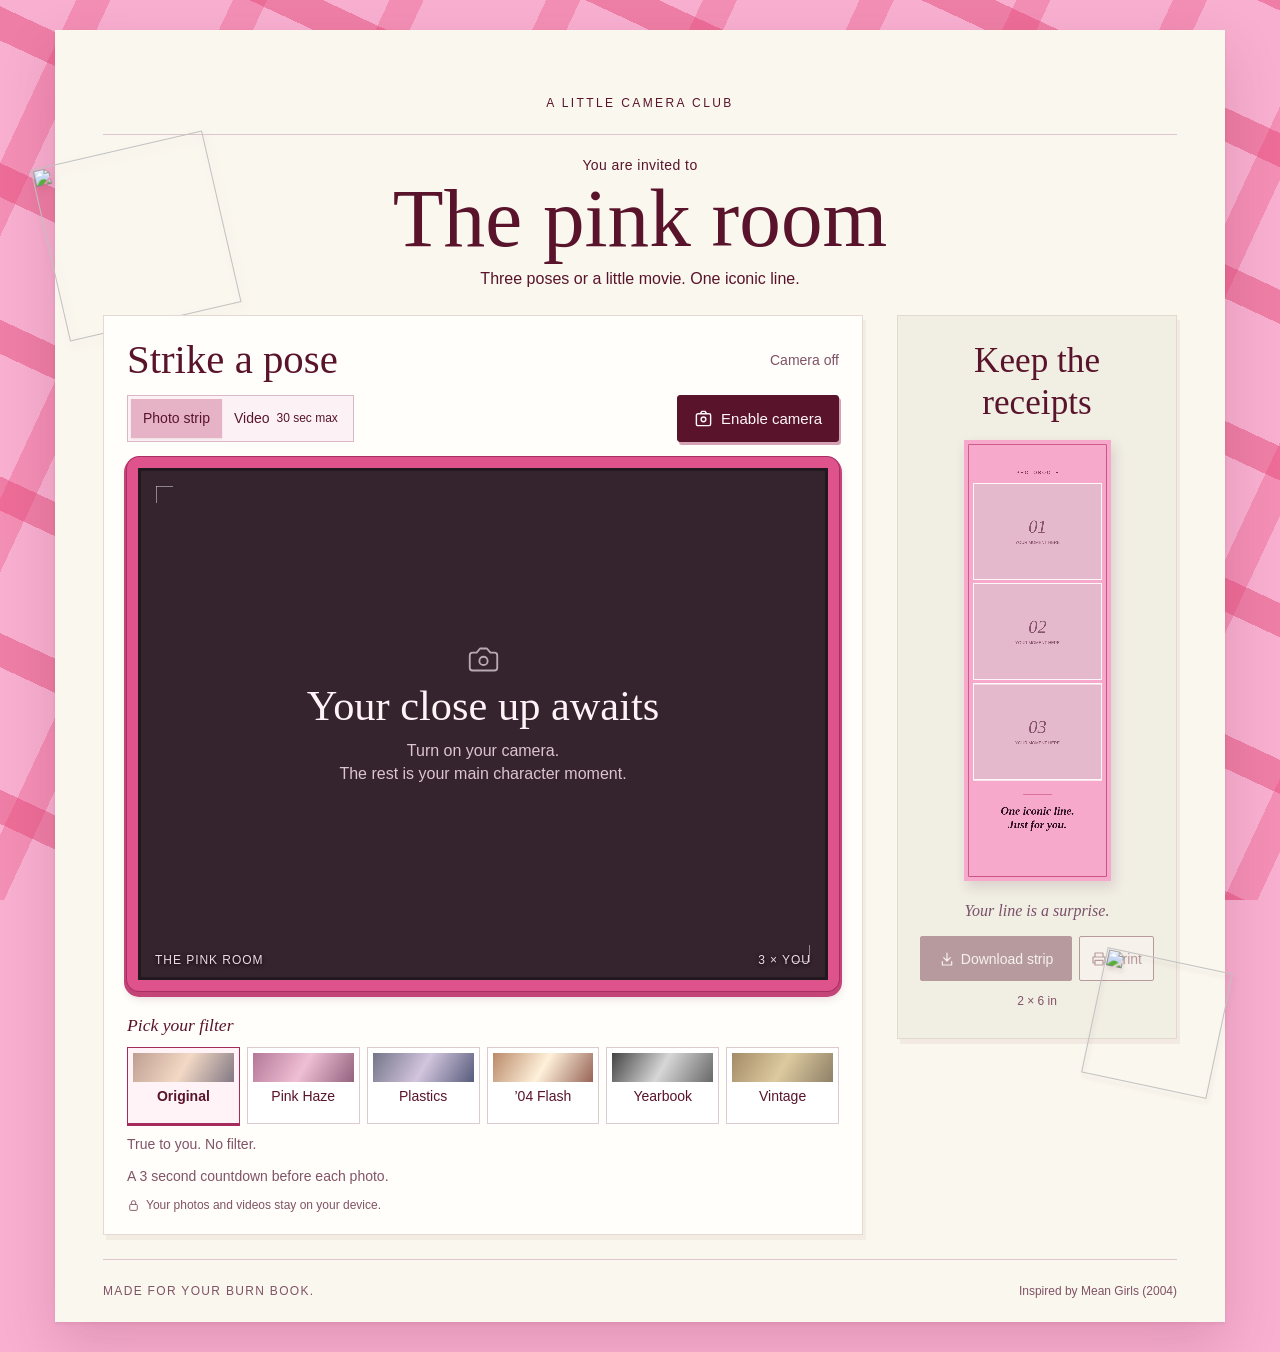
==== index.html @ d3926655 "Add files via upload" ====
<!doctype html>
<html lang="en">
<head>
  <meta charset="UTF-8">
  <meta name="viewport" content="width=device-width, initial-scale=1">
  <meta name="theme-color" content="#ee7eaa">
  <meta name="description" content="Your own Mean Girls inspired photobooth. Save a three photo strip or a single frame video up to 30 seconds, with pink frames, filters and one iconic movie line.">
  <title>So Fetch! · Mean Girls Photobooth</title>
  <link rel="icon" href="icon.svg" type="image/svg+xml">
  <link rel="preload" href="fonts/jost.ttf" as="font" type="font/ttf" crossorigin>
  <link rel="preload" href="fonts/imperial-script.ttf" as="font" type="font/ttf" crossorigin>
  <link rel="stylesheet" href="style.css">
  <script type="module" src="app.js"></script>
</head>
<body>
  <div class="page-shell">
    <header class="masthead">
      <div class="masthead-title"><canvas class="movie-wordmark" id="movie-wordmark" width="1116" height="184" role="img" aria-label="Mean Girls">Mean Girls</canvas><span>A LITTLE CAMERA CLUB</span></div>
    </header>

    <main>
      <div class="intro">
        <div class="invitation-copy"><p class="invite-kicker">You are invited to</p><h1>The pink room</h1><p class="invite-description">Three poses or a little movie. One iconic line.</p></div>
        <img class="lily-accent" src="assets/scrapbook-lily.png" alt="" aria-hidden="true" width="200" height="200">
      </div>

      <div class="booth-layout">
        <section class="camera-panel" aria-labelledby="camera-heading">
          <div class="panel-topline">
            <h2 id="camera-heading"><span>Strike a pose</span></h2>
            <div class="camera-status" id="camera-status">Camera off</div>
          </div>

          <div class="capture-controls">
          <fieldset class="mode-controls" id="mode-controls">
            <legend class="sr-only">Choose photo strip or video</legend>
            <label><input type="radio" name="booth-mode" value="photo" checked><span>Photo strip</span></label>
            <label><input type="radio" name="booth-mode" value="video"><span>Video <small>30 sec max</small></span></label>
          </fieldset>

            <button class="primary-button" id="capture-button" type="button"><svg viewBox="0 0 24 24" fill="none" stroke="currentColor" stroke-width="1.8" aria-hidden="true"><rect x="3" y="6" width="18" height="15" rx="2"/><path d="m8 6 2-3h4l2 3"/><circle cx="12" cy="13" r="3"/></svg><span>Enable camera</span></button>
          </div>

          <div class="viewfinder" id="viewfinder">
            <video id="camera" autoplay muted playsinline aria-hidden="true"></video>
            <canvas id="live-preview" width="720" height="540" role="img" aria-label="Live mirrored camera preview with the Original filter"></canvas>
            <div class="viewfinder-corners" aria-hidden="true"></div>
            <div class="camera-empty" id="camera-empty">
              <svg class="camera-icon" viewBox="0 0 24 24" fill="none" stroke="currentColor" stroke-width="1.35" stroke-linecap="round" stroke-linejoin="round" aria-hidden="true"><path d="M14.5 4h-5L7 7H4a2 2 0 0 0-2 2v9a2 2 0 0 0 2 2h16a2 2 0 0 0 2-2V9a2 2 0 0 0-2-2h-3z"/><circle cx="12" cy="13" r="3"/></svg>
              <h3 id="empty-title">Your close up awaits</h3>
              <p id="empty-description">Turn on your camera.<br>The rest is your main character moment.</p>
              <a id="new-tab" class="new-tab" href="./" target="_blank" rel="noopener" hidden>Open the booth in a new tab</a>
            </div>
            <div class="countdown" id="countdown" aria-hidden="true" hidden></div>
            <div class="shot-prompt" id="shot-prompt" hidden></div>
            <div class="recording-clock" id="recording-clock" role="timer" aria-label="Recording time" hidden><span aria-hidden="true"></span><output id="recording-time">00:00 / 00:30</output></div>
            <div class="camera-flash" id="camera-flash" aria-hidden="true"></div>
            <div class="viewfinder-caption" aria-hidden="true"><span>THE PINK ROOM</span><span id="frame-label">3 × YOU</span></div>
          </div>

          <fieldset class="filter-controls" id="filter-controls" aria-describedby="filter-description">
            <legend>Pick your filter</legend>
            <div class="filter-options" id="filter-options"></div>
            <p id="filter-description">True to you. No filter.</p>
          </fieldset>

          <label class="microphone-option" id="microphone-option" hidden><input id="microphone" type="checkbox">Include sound</label>
          <div class="camera-notes"><p id="capture-note">A 3 second countdown before each photo.</p><button id="stop-button" class="text-button" type="button" hidden>Turn camera off</button><button id="cancel-button" class="text-button" type="button" hidden>Cancel</button></div>
          <p class="privacy-note"><svg viewBox="0 0 24 24" fill="none" stroke="currentColor" stroke-width="1.7" aria-hidden="true"><rect x="5" y="10" width="14" height="11" rx="2"/><path d="M8 10V7a4 4 0 0 1 8 0v3"/></svg>Your photos and videos stay on your device.</p>
        </section>

        <aside class="print-panel" aria-labelledby="print-heading">
          <div class="panel-topline"><h2 id="print-heading"><span>Keep the receipts</span></h2></div>
          <div class="strip-stage" id="strip-stage">
            <canvas id="strip" width="600" height="1800" role="img" aria-label="Your photo strip: three empty photo frames and a space for one movie line.">Your photo strip will contain three photos and one Mean Girls line.</canvas>
            <canvas id="video-frame" width="720" height="870" role="img" aria-label="Your video: one frame and one movie line." hidden>Your video will contain one frame and one Mean Girls line.</canvas>
            <video id="video-result" controls playsinline preload="metadata" aria-label="Your recorded Mean Girls video" hidden></video>
          </div>
          <div class="strip-caption" id="strip-caption">Your line is a surprise.</div>
          <div class="print-actions">
            <button class="download-button" id="download-button" type="button" disabled><svg viewBox="0 0 24 24" fill="none" stroke="currentColor" stroke-width="1.8" stroke-linecap="round" stroke-linejoin="round" aria-hidden="true"><path d="M12 3v12m-5-5 5 5 5-5M5 16v5h14v-5"/></svg><span id="download-label">Download strip</span></button>
            <button class="print-button" id="print-button" type="button" disabled><svg viewBox="0 0 24 24" fill="none" stroke="currentColor" stroke-width="1.8" stroke-linecap="round" stroke-linejoin="round" aria-hidden="true"><path d="M6 9V3h12v6M6 18H3V9h18v9h-3M6 14h12v7H6z"/></svg>Print</button>
          </div>
          <p class="print-size" id="result-details">2 × 6 in</p>
          <img class="seal-accent" src="assets/scrapbook-seal.png" alt="" aria-hidden="true" width="160" height="160">
        </aside>
      </div>
      <p class="announcer" id="announcer" role="status" aria-live="polite" aria-atomic="true"></p>
    </main>
    <footer><span>MADE FOR YOUR BURN BOOK.</span><a href="https://www.imdb.com/title/tt0377092/quotes/" target="_blank" rel="noopener noreferrer">Inspired by Mean Girls (2004)</a></footer>
  </div>
  <div id="print-sheet" aria-hidden="true"><img id="print-image" alt="Three-photo Mean Girls strip"></div>
</body>
</html>
---- style.css ----
@font-face{font-family:Jost;src:url('fonts/jost.ttf') format('truetype');font-weight:100 900;font-style:normal;font-display:swap}
@font-face{font-family:'Booth Editorial';src:url('fonts/bodoni.ttf') format('truetype');font-weight:400 900;font-style:italic;font-display:swap}
@font-face{font-family:'Pink Room Script';src:url('fonts/imperial-script.ttf') format('truetype');font-weight:400;font-style:normal;font-display:swap}
:root{color-scheme:light;--ink:#59142c;--muted:#805367;--pink:#ed76a3;--hot:#ae2458;--paper:#faf7ee;--line:#dfc6ce;--script:'Pink Room Script',cursive;--editorial:'Booth Editorial',Georgia,serif;font-family:Jost,Arial,sans-serif;font-size:16px;color:var(--ink);background:#f7a3c4}
*{box-sizing:border-box}html{scroll-behavior:smooth}body{margin:0;padding:30px 28px;min-width:320px;background-color:#f8afd0;background-image:repeating-linear-gradient(115deg,transparent 0 69px,#e9477950 69px 100px,transparent 100px 142px),repeating-linear-gradient(25deg,transparent 0 69px,#dd2d5f60 69px 100px,transparent 100px 142px);background-attachment:fixed}a{color:inherit}button,input{font:inherit}button{cursor:pointer;touch-action:manipulation}a,button,label{-webkit-tap-highlight-color:transparent}button:disabled{cursor:default}button,a{transition:background .2s,color .2s,transform .2s,box-shadow .2s}button svg{width:19px;height:19px;flex-shrink:0}button:focus-visible,a:focus-visible,input:focus-visible{outline:3px solid #80244f;outline-offset:4px}[hidden]{display:none!important}.sr-only,.announcer{position:absolute;width:1px;height:1px;overflow:hidden;clip-path:inset(50%);white-space:nowrap}
.page-shell{max-width:1170px;margin:auto;background:var(--paper);padding:0 48px;box-shadow:0 22px 50px #721c3e2c,0 2px 3px #721c3e15;position:relative}
.masthead{display:flex;align-items:center;justify-content:center;gap:24px;min-height:105px;border-bottom:1px solid var(--line)}.brand{display:block;width:91px;line-height:0;flex-shrink:0}.brand canvas{width:91px;height:auto;transition:transform .3s}.masthead-title{text-align:center}.movie-wordmark{display:block;width:218px;height:auto;max-width:100%}.masthead-title>span{display:block;font-size:.75rem;letter-spacing:.2em;margin-top:6px}.keepsake-link{text-decoration:none;font-size:.875rem;border-bottom:1px solid #bf7e97;padding:5px 0}
.intro{position:relative;display:flex;justify-content:center;align-items:center;min-height:180px;padding:20px 120px 22px}.invitation-copy{text-align:center}.invite-kicker{font-size:.875rem;letter-spacing:.03em;margin:0 0 0}.intro h1{font-family:var(--script);font-size:clamp(3.7rem,7vw,5.2rem);font-weight:400;line-height:1.05;margin:2px 0 5px}.invite-description{font-size:1rem;margin:0;line-height:1.5}.lily-accent{position:absolute;width:176px;height:176px;object-fit:contain;left:-55px;top:13px;z-index:2;pointer-events:none;filter:drop-shadow(2px 5px 4px #74384026);transform:rotate(-13deg);animation:petal-sway 9s ease-in-out infinite}
.booth-layout{display:grid;grid-template-columns:minmax(0,1fr) 280px;gap:34px;align-items:start;padding-bottom:24px}.camera-panel{min-width:0;background:#fffefa;border:1px solid #e5d9d0;padding:22px 23px 20px;box-shadow:3px 5px 0 #e7ddd266;position:relative}.panel-topline{display:flex;align-items:center;justify-content:space-between;gap:10px;margin-bottom:12px}.panel-topline h2{font-family:var(--script);font-size:2.55rem;line-height:1.1;font-weight:400;margin:0}.camera-status{font-size:.875rem;color:var(--muted);white-space:nowrap}.camera-status.live{color:#a02859}
.capture-controls{display:flex;justify-content:space-between;align-items:center;gap:12px;margin-bottom:15px;flex-wrap:wrap}.mode-controls{display:flex;gap:0;border:1px solid #d9b7c6;padding:3px;background:#fcf2f5;margin:0;min-width:0}.mode-controls label{position:relative;cursor:pointer}.mode-controls input{position:absolute;width:1px;height:1px;opacity:0;clip-path:inset(50%)}.mode-controls label>span{display:flex;align-items:center;justify-content:center;gap:7px;min-height:39px;padding:8px 12px;font-size:.875rem;white-space:nowrap;transition:background .2s}.mode-controls small{font-size:.75rem}.mode-controls input:checked+span{background:#e6b3c6;color:#59142c;box-shadow:0 1px 2px #74384020}.mode-controls input:focus-visible+span{outline:3px solid #80244f;outline-offset:2px}.mode-controls:disabled{opacity:.6}.mode-controls:disabled label{cursor:default}
.primary-button{background:var(--ink);color:#fff6f9;border:1px solid var(--ink);display:flex;align-items:center;justify-content:center;gap:8px;min-height:47px;padding:11px 16px;font-size:.9375rem;font-weight:500;border-radius:3px;box-shadow:2px 3px 0 #d4a1b5;white-space:nowrap}.primary-button:disabled{background:#d9afbf;color:#59142c;border-color:#d9afbf;box-shadow:none}.primary-button.is-recording{background:#b12853}.primary-button.is-recording svg{display:none}.primary-button.is-recording:before{content:'';width:12px;height:12px;background:#ffd9e6}.primary-button:not(:disabled):active{transform:translateY(2px);box-shadow:none}
.viewfinder{position:relative;aspect-ratio:4/3;overflow:hidden;isolation:isolate;background:#35232d;border:11px solid #df538c;border-radius:12px;box-shadow:inset 0 0 0 3px #221820,0 0 0 1px #a82e63,0 3px 0 3px #c34577,1px 7px 10px #6c2b4030}.viewfinder:after{content:'';position:absolute;inset:0;pointer-events:none;border:3px solid #221820;z-index:3}.viewfinder video,#live-preview{position:absolute;inset:0;width:100%;height:100%;object-fit:cover;opacity:0;pointer-events:none}.viewfinder.has-camera #live-preview{opacity:1}.camera-empty{position:absolute;inset:20px 18px 40px;display:flex;flex-direction:column;align-items:center;justify-content:center;text-align:center;color:#fff3f8}.camera-icon{width:33px;height:33px;opacity:.65;margin-bottom:7px}.camera-empty h3{font-family:var(--script);font-size:2.65rem;font-weight:400;line-height:1.1;margin:0 0 9px}.camera-empty p{font-size:1rem;line-height:1.45;color:#dcc4d0;margin:0;max-width:300px}.new-tab{font-size:.875rem;margin-top:12px;text-underline-offset:4px}.viewfinder-caption{position:absolute;bottom:13px;left:17px;right:17px;display:flex;justify-content:space-between;gap:10px;color:#efd9e4;font-size:.75rem;letter-spacing:.08em;text-shadow:0 1px 4px #000;z-index:2}.viewfinder-corners{position:absolute;inset:18px;z-index:1;pointer-events:none;background:linear-gradient(#ffffff70,#ffffff70) left top/17px 1px no-repeat,linear-gradient(#ffffff70,#ffffff70) left top/1px 17px no-repeat,linear-gradient(#ffffff70,#ffffff70) right bottom/17px 1px no-repeat,linear-gradient(#ffffff70,#ffffff70) right bottom/1px 17px no-repeat}.countdown{position:absolute;inset:0;display:grid;place-items:center;background:#35232d26;color:white;font-family:var(--editorial);font-style:italic;font-size:7rem;line-height:1;z-index:4;text-shadow:0 3px 15px #42172c60}.countdown.pulse{animation:count-in .35s}.shot-prompt,.recording-clock{position:absolute;top:18px;left:50%;transform:translateX(-50%);background:#fff3f8;padding:8px 13px;white-space:nowrap;color:#59142c;font-size:.875rem;z-index:5}.recording-clock{background:#59142c;color:white;display:flex;gap:9px;align-items:center;font-variant-numeric:tabular-nums}.recording-clock>span{width:8px;height:8px;border-radius:50%;background:#ff79a7;animation:recording-pulse 1.5s infinite}.camera-flash{position:absolute;inset:0;background:#fff;opacity:0;z-index:6;pointer-events:none}.camera-flash.flash{animation:camera-flash .28s}
.filter-controls{border:0;padding:0;margin:24px 0 0;min-width:0}.filter-controls legend{font-family:var(--editorial);font-style:italic;font-weight:500;font-size:1.1rem;padding:0;margin-bottom:11px}.filter-options{display:grid;grid-template-columns:repeat(6,minmax(0,1fr));gap:7px}.filter-option-label{position:relative;cursor:pointer;min-width:0}.filter-option-label input{position:absolute;width:1px;height:1px;opacity:0;clip-path:inset(50%)}.filter-option{display:flex;flex-direction:column;align-items:center;gap:6px;background:#fff;border:1px solid #ddcbd2;padding:5px 5px 7px;text-align:center;font-size:.875rem;line-height:1.2;min-height:77px;transition:transform .2s,box-shadow .2s,border-color .2s}.filter-swatch{display:block;width:100%;height:29px;background:linear-gradient(120deg,#bf9e91,#f3d9c5 50%,#827884)}.filter-option[data-filter='pink-haze'] .filter-swatch{background:linear-gradient(120deg,#b47898,#efbfd4 50%,#92627f)}.filter-option[data-filter='plastics'] .filter-swatch{background:linear-gradient(120deg,#747589,#d2c5dd 50%,#575b7c)}.filter-option[data-filter='flash-04'] .filter-swatch{background:linear-gradient(120deg,#ba8a69,#fff1db 50%,#976457)}.filter-option[data-filter='yearbook'] .filter-swatch{background:linear-gradient(120deg,#444,#d7d7d7 50%,#686868)}.filter-option[data-filter='vintage'] .filter-swatch{background:linear-gradient(120deg,#a48b67,#ddca9f 50%,#8f8067)}.filter-option-label input:checked+.filter-option{border-color:#a62b5d;box-shadow:0 2px 0 #a62b5d;background:#fff3f8;font-weight:600}.filter-option-label input:focus-visible+.filter-option{outline:3px solid #80244f;outline-offset:3px}.filter-controls:disabled .filter-option-label{cursor:default}.filter-controls:disabled .filter-option{opacity:.6}.filter-controls>p{font-size:.875rem;color:var(--muted);line-height:1.4;margin:11px 0 0;min-height:20px}.microphone-option{display:flex;align-items:center;gap:8px;font-size:.875rem;margin-top:13px;cursor:pointer;min-height:35px}.microphone-option input{accent-color:var(--hot);width:17px;height:17px;margin:0}.camera-notes{display:flex;justify-content:space-between;align-items:baseline;flex-wrap:wrap;gap:5px 12px;margin-top:12px;font-size:.875rem;line-height:1.4;color:var(--muted)}.camera-notes p{margin:0;flex:1;min-width:160px}.text-button{border:0;background:none;text-decoration:underline;text-underline-offset:4px;padding:3px 0;color:var(--ink);font-size:.875rem;min-height:29px}.privacy-note{display:flex;align-items:center;gap:6px;font-size:.75rem;line-height:1.5;color:var(--muted);margin:10px 0 0}.privacy-note svg{height:13px;width:13px;flex-shrink:0}
.print-panel{position:relative;padding:24px 22px 28px;background:#f1eee4;border:1px solid #e1dacf;box-shadow:3px 5px 0 #e4d5cf66;min-width:0}.print-panel .panel-topline{justify-content:center;margin-bottom:16px}.print-panel .panel-topline h2{font-size:2.2rem;text-align:center;line-height:1.2}.strip-stage{display:flex;justify-content:center;padding:0;position:relative}.strip-stage canvas{display:block;width:147px;height:auto;aspect-ratio:1/3;max-width:100%;box-shadow:3px 6px 12px #51213825;background:#f6a9cb;transform:none}.strip-stage.complete canvas{animation:print-reveal .65s}.strip-stage.video-mode #video-frame,.strip-stage.video-mode #video-result{width:222px;height:auto;aspect-ratio:720/870;max-width:100%;background:#f6a9cb;box-shadow:3px 6px 12px #51213825;transform:none;display:block}.strip-stage.video-mode #video-result{object-fit:contain}.strip-stage.complete #video-result{animation:print-reveal .65s}.strip-caption{text-align:center;font-family:var(--editorial);font-style:italic;font-size:1rem;color:#79506a;line-height:1.35;margin:19px 0 14px;min-height:20px}.print-actions{display:flex;gap:7px;flex-wrap:wrap}.download-button,.print-button{min-height:45px;border-radius:2px;display:flex;align-items:center;justify-content:center;gap:6px;border:1px solid #59142c;padding:9px 11px;font-size:.875rem;font-weight:500;line-height:1.15}.download-button{background:#59142c;color:#fff8fb;flex:1}.print-button{background:#fffaf7;color:#59142c}.print-actions button:disabled{opacity:.38}.print-actions svg{width:16px;height:16px}.print-size{text-align:center;color:var(--muted);font-size:.75rem;line-height:1.45;margin:12px 0 0}.seal-accent{position:absolute;right:-45px;bottom:-49px;width:128px;height:128px;object-fit:contain;z-index:2;pointer-events:none;filter:drop-shadow(2px 4px 2px #74384025);transform:rotate(12deg)}
footer{display:flex;align-items:center;justify-content:space-between;gap:15px;min-height:63px;border-top:1px solid var(--line);font-size:.75rem;line-height:1.5;color:var(--muted)}footer>span{letter-spacing:.11em}footer a{text-decoration:none}#print-sheet{display:none}.masthead,.intro,.camera-panel,.print-panel{animation:paper-arrival .6s both}.intro{animation-delay:.07s}.camera-panel{animation-delay:.13s}.print-panel{animation-delay:.2s}
@keyframes paper-arrival{from{opacity:0;transform:translateY(9px)}to{opacity:1;transform:translateY(0)}}@keyframes petal-sway{0%,100%{transform:rotate(-13deg)}50%{transform:rotate(-9deg)}}@keyframes count-in{from{opacity:.2;transform:scale(1.12)}to{opacity:1;transform:scale(1)}}@keyframes camera-flash{0%{opacity:.7}100%{opacity:0}}@keyframes recording-pulse{0%,100%{opacity:1}50%{opacity:.35}}@keyframes print-reveal{from{opacity:.5;transform:translateY(-10px)}to{opacity:1;transform:translateY(0)}}
@media(hover:hover){.brand:hover canvas{transform:rotate(-3deg) scale(1.04)}.primary-button:hover:not(:disabled),.download-button:hover:not(:disabled){background:#8e2852}.print-button:hover:not(:disabled){background:#f2c6d8}.filter-controls:not(:disabled) .filter-option-label:hover .filter-option{transform:translateY(-3px);box-shadow:1px 3px 4px #74384024}.keepsake-link:hover{color:#ac285c}footer a:hover{text-decoration:underline}}
@media(max-width:1100px){body{padding:22px}.page-shell{padding:0 30px}.booth-layout{grid-template-columns:minmax(0,1fr) 250px;gap:24px}.camera-panel{padding:18px}.print-panel{padding:20px 15px 25px}.capture-controls{gap:10px}.primary-button{flex:1;min-width:160px}.mode-controls{flex:1}.mode-controls label{flex:1}.filter-options{grid-template-columns:repeat(3,minmax(0,1fr))}.filter-option{min-height:72px}.filter-swatch{height:27px}.intro{padding-left:110px;padding-right:110px}.lily-accent{width:152px;height:152px;left:-38px;top:22px}.seal-accent{right:-30px}}
@media(max-width:760px){body{padding:16px 12px;background-size:auto}.page-shell{padding:0 22px}.masthead{min-height:90px;gap:12px}.brand,.brand canvas{width:76px}.movie-wordmark{width:170px}.masthead-title>span{font-size:.75rem;letter-spacing:.09em}.keepsake-link{display:none}.intro{padding:20px 0 25px;justify-content:flex-start;min-height:154px}.invitation-copy{text-align:left}.intro h1{font-size:3.8rem;line-height:1}.invite-kicker{font-size:.875rem}.invite-description{font-size:.9375rem;max-width:290px}.lily-accent{width:89px;height:89px;left:auto;right:78px;top:-14px;opacity:.92}.booth-layout{grid-template-columns:1fr;gap:28px;padding-bottom:30px}.camera-panel{padding:18px}.panel-topline h2{font-size:2.4rem}.capture-controls{gap:10px}.mode-controls{flex:0 1 auto}.primary-button{min-width:155px;flex:1}.mode-controls label>span{padding:8px 11px}.viewfinder{border-width:9px}.filter-options{grid-template-columns:repeat(6,minmax(0,1fr))}.filter-option{font-size:.875rem;padding:4px 3px 6px}.print-panel{padding:22px 24px 30px;max-width:100%;width:100%}.print-panel .panel-topline h2{font-size:2.7rem}.strip-stage canvas{width:172px}.strip-stage.video-mode #video-frame,.strip-stage.video-mode #video-result{width:280px}.print-actions{max-width:350px;margin:auto}.seal-accent{right:-8px;bottom:-18px;width:107px;height:107px}.print-size{margin-bottom:12px}.strip-caption{margin-top:18px}.print-panel .panel-topline{margin-bottom:17px}footer{min-height:72px;align-items:flex-start;padding:18px 0;gap:10px}footer>span{max-width:130px}footer a{max-width:145px;text-align:right}}
@media(max-width:480px){.page-shell{padding:0 15px}.intro{padding-right:0;min-height:157px}.intro h1{font-size:3.25rem}.invite-description{font-size:.875rem}.lily-accent{right:54px;top:-14px;width:80px;height:80px}.camera-panel{padding:15px 12px}.panel-topline{margin-bottom:12px}.panel-topline h2{font-size:2.2rem}.camera-status{font-size:.875rem}.capture-controls{gap:9px}.mode-controls{width:100%;flex:1 0 100%}.primary-button{width:100%;min-height:44px;white-space:normal}.mode-controls label>span{min-height:36px}.viewfinder{border-width:8px}.camera-empty{inset:16px 11px 38px}.camera-icon{width:25px;height:25px;margin-bottom:5px}.camera-empty h3{font-size:2.2rem;margin-bottom:8px}.camera-empty p{font-size:.875rem}.filter-options{grid-template-columns:repeat(3,minmax(0,1fr));gap:9px}.filter-option{min-height:70px;padding:5px}.filter-swatch{height:25px}.viewfinder-caption{left:12px;right:12px;bottom:11px;font-size:.75rem;letter-spacing:.025em}.privacy-note{font-size:.75rem}.print-panel{padding:20px 18px 30px}.countdown{font-size:5.5rem}.shot-prompt,.recording-clock{top:14px;font-size:.875rem;padding:7px 11px}}
.viewfinder.camera-error{min-height:290px}.viewfinder.camera-error .camera-empty{inset:20px 15px 35px}.viewfinder.camera-error .camera-icon{display:none}
@media(prefers-reduced-motion:reduce){html{scroll-behavior:auto}*,*:before,*:after{animation:none!important;transition:none!important}.camera-flash{display:none}}
@page{size:auto;margin:10mm}@media print{html,body{background:white!important;margin:0!important;padding:0!important;min-width:0!important;height:auto!important}.page-shell{display:none!important}#print-sheet{display:block!important;width:2in;height:6in;margin:0 auto;break-inside:avoid;page-break-inside:avoid}#print-sheet img{display:block;width:2in;height:6in;max-width:none;print-color-adjust:exact;-webkit-print-color-adjust:exact}}
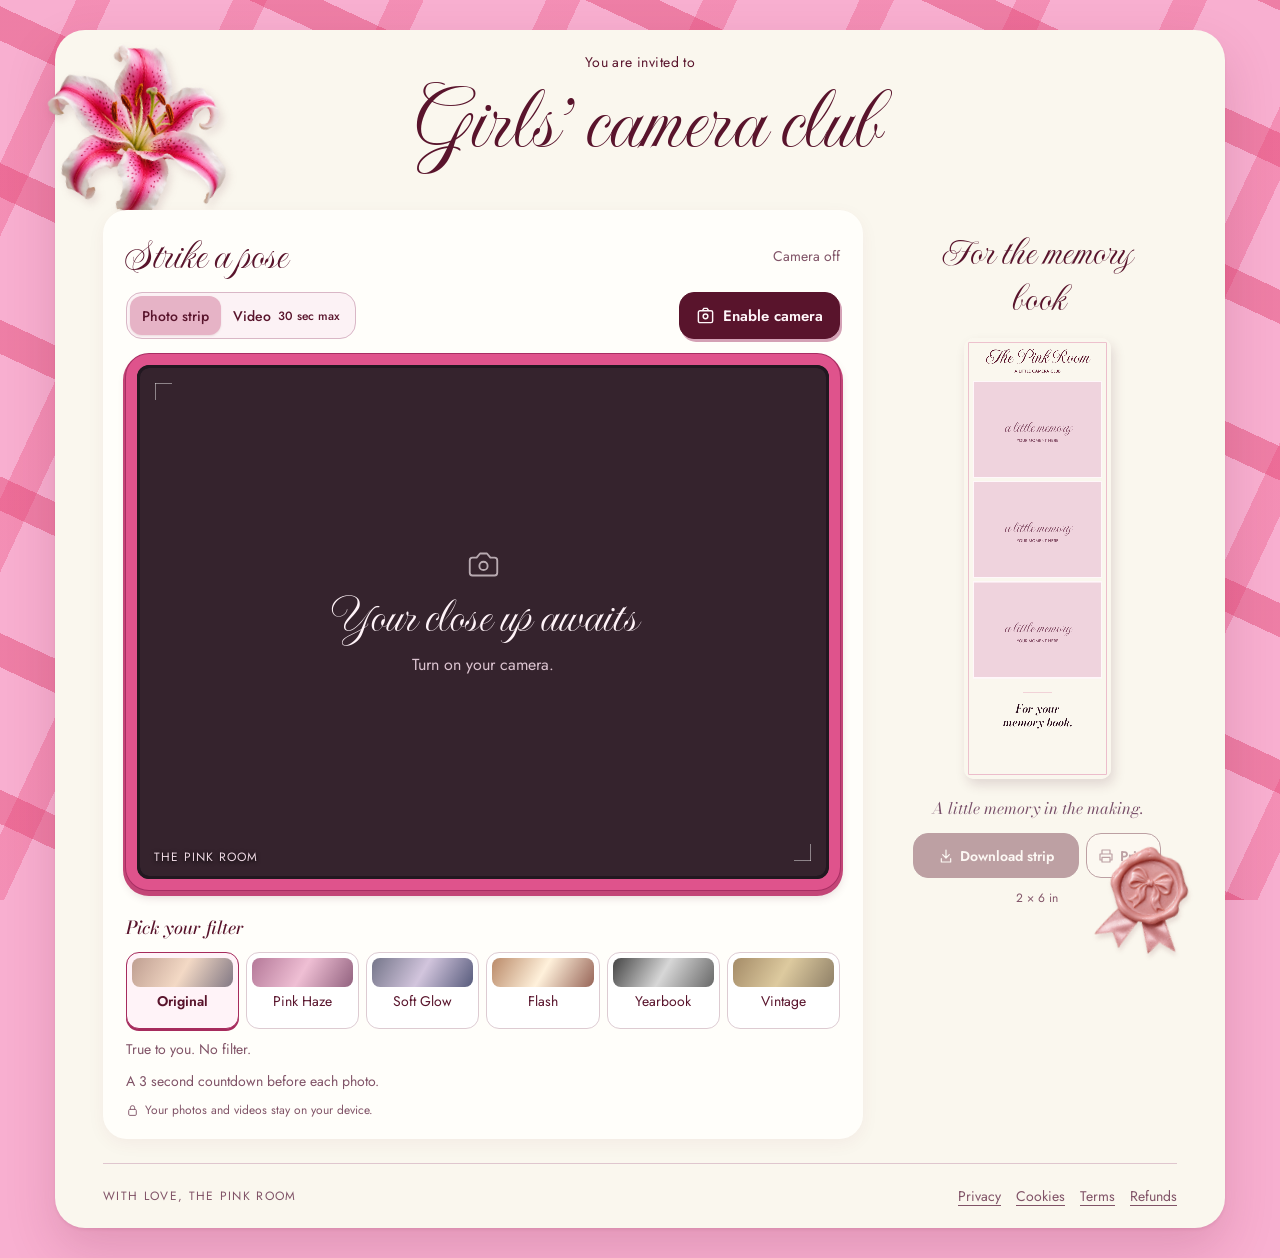
==== commit 0bf23fdd: "Update photobooth design and policies" ====
--- a/index.html
+++ b/index.html
@@ -4,23 +4,18 @@
   <meta charset="UTF-8">
   <meta name="viewport" content="width=device-width, initial-scale=1">
   <meta name="theme-color" content="#ee7eaa">
-  <meta name="description" content="Your own Mean Girls inspired photobooth. Save a three photo strip or a single frame video up to 30 seconds, with pink frames, filters and one iconic movie line.">
-  <title>So Fetch! · Mean Girls Photobooth</title>
+  <meta name="description" content="A pink scrapbook photobooth. Take three photos or record a little movie, choose a filter and save your memories.">
+  <title>The Pink Room | Camera Club</title>
   <link rel="icon" href="icon.svg" type="image/svg+xml">
   <link rel="preload" href="fonts/jost.ttf" as="font" type="font/ttf" crossorigin>
-  <link rel="preload" href="fonts/imperial-script.ttf" as="font" type="font/ttf" crossorigin>
   <link rel="stylesheet" href="style.css">
   <script type="module" src="app.js"></script>
 </head>
 <body>
   <div class="page-shell">
-    <header class="masthead">
-      <div class="masthead-title"><canvas class="movie-wordmark" id="movie-wordmark" width="1116" height="184" role="img" aria-label="Mean Girls">Mean Girls</canvas><span>A LITTLE CAMERA CLUB</span></div>
-    </header>
-
     <main>
       <div class="intro">
-        <div class="invitation-copy"><p class="invite-kicker">You are invited to</p><h1>The pink room</h1><p class="invite-description">Three poses or a little movie. One iconic line.</p></div>
+        <div class="invitation-copy"><p class="invite-kicker">You are invited to</p><h1>Girls’ camera club</h1></div>
         <img class="lily-accent" src="assets/scrapbook-lily.png" alt="" aria-hidden="true" width="200" height="200">
       </div>
 
@@ -48,14 +43,14 @@
             <div class="camera-empty" id="camera-empty">
               <svg class="camera-icon" viewBox="0 0 24 24" fill="none" stroke="currentColor" stroke-width="1.35" stroke-linecap="round" stroke-linejoin="round" aria-hidden="true"><path d="M14.5 4h-5L7 7H4a2 2 0 0 0-2 2v9a2 2 0 0 0 2 2h16a2 2 0 0 0 2-2V9a2 2 0 0 0-2-2h-3z"/><circle cx="12" cy="13" r="3"/></svg>
               <h3 id="empty-title">Your close up awaits</h3>
-              <p id="empty-description">Turn on your camera.<br>The rest is your main character moment.</p>
+              <p id="empty-description">Turn on your camera.</p>
               <a id="new-tab" class="new-tab" href="./" target="_blank" rel="noopener" hidden>Open the booth in a new tab</a>
             </div>
             <div class="countdown" id="countdown" aria-hidden="true" hidden></div>
             <div class="shot-prompt" id="shot-prompt" hidden></div>
             <div class="recording-clock" id="recording-clock" role="timer" aria-label="Recording time" hidden><span aria-hidden="true"></span><output id="recording-time">00:00 / 00:30</output></div>
             <div class="camera-flash" id="camera-flash" aria-hidden="true"></div>
-            <div class="viewfinder-caption" aria-hidden="true"><span>THE PINK ROOM</span><span id="frame-label">3 × YOU</span></div>
+            <div class="viewfinder-caption" aria-hidden="true"><span>THE PINK ROOM</span></div>
           </div>
 
           <fieldset class="filter-controls" id="filter-controls" aria-describedby="filter-description">
@@ -70,13 +65,13 @@
         </section>
 
         <aside class="print-panel" aria-labelledby="print-heading">
-          <div class="panel-topline"><h2 id="print-heading"><span>Keep the receipts</span></h2></div>
+          <div class="panel-topline"><h2 id="print-heading"><span>For the memory book</span></h2></div>
           <div class="strip-stage" id="strip-stage">
-            <canvas id="strip" width="600" height="1800" role="img" aria-label="Your photo strip: three empty photo frames and a space for one movie line.">Your photo strip will contain three photos and one Mean Girls line.</canvas>
-            <canvas id="video-frame" width="720" height="870" role="img" aria-label="Your video: one frame and one movie line." hidden>Your video will contain one frame and one Mean Girls line.</canvas>
-            <video id="video-result" controls playsinline preload="metadata" aria-label="Your recorded Mean Girls video" hidden></video>
+            <canvas id="strip" width="600" height="1800" role="img" aria-label="Your photo strip: three empty photo frames and a space for one little caption.">Your photo strip will contain three photos and one little caption.</canvas>
+            <canvas id="video-frame" width="720" height="870" role="img" aria-label="Your video: one frame and one little caption." hidden>Your video will contain one frame and one little caption.</canvas>
+            <video id="video-result" controls playsinline preload="metadata" aria-label="Your recorded scrapbook video" hidden></video>
           </div>
-          <div class="strip-caption" id="strip-caption">Your line is a surprise.</div>
+          <div class="strip-caption" id="strip-caption">A little memory in the making.</div>
           <div class="print-actions">
             <button class="download-button" id="download-button" type="button" disabled><svg viewBox="0 0 24 24" fill="none" stroke="currentColor" stroke-width="1.8" stroke-linecap="round" stroke-linejoin="round" aria-hidden="true"><path d="M12 3v12m-5-5 5 5 5-5M5 16v5h14v-5"/></svg><span id="download-label">Download strip</span></button>
             <button class="print-button" id="print-button" type="button" disabled><svg viewBox="0 0 24 24" fill="none" stroke="currentColor" stroke-width="1.8" stroke-linecap="round" stroke-linejoin="round" aria-hidden="true"><path d="M6 9V3h12v6M6 18H3V9h18v9h-3M6 14h12v7H6z"/></svg>Print</button>
@@ -87,8 +82,8 @@
       </div>
       <p class="announcer" id="announcer" role="status" aria-live="polite" aria-atomic="true"></p>
     </main>
-    <footer><span>MADE FOR YOUR BURN BOOK.</span><a href="https://www.imdb.com/title/tt0377092/quotes/" target="_blank" rel="noopener noreferrer">Inspired by Mean Girls (2004)</a></footer>
+    <footer><span>WITH LOVE, THE PINK ROOM</span><nav class="policy-links" aria-label="Website policies"><a href="policies.html#privacy">Privacy</a><a href="policies.html#cookies">Cookies</a><a href="policies.html#terms">Terms</a><a href="policies.html#refunds">Refunds</a></nav></footer>
   </div>
-  <div id="print-sheet" aria-hidden="true"><img id="print-image" alt="Three-photo Mean Girls strip"></div>
+  <div id="print-sheet" aria-hidden="true"><img id="print-image" alt="Three photo scrapbook strip"></div>
 </body>
 </html>
--- a/style.css
+++ b/style.css
@@ -1,23 +1,41 @@
 @font-face{font-family:Jost;src:url('fonts/jost.ttf') format('truetype');font-weight:100 900;font-style:normal;font-display:swap}
 @font-face{font-family:'Booth Editorial';src:url('fonts/bodoni.ttf') format('truetype');font-weight:400 900;font-style:italic;font-display:swap}
-@font-face{font-family:'Pink Room Script';src:url('fonts/imperial-script.ttf') format('truetype');font-weight:400;font-style:normal;font-display:swap}
-:root{color-scheme:light;--ink:#59142c;--muted:#805367;--pink:#ed76a3;--hot:#ae2458;--paper:#faf7ee;--line:#dfc6ce;--script:'Pink Room Script',cursive;--editorial:'Booth Editorial',Georgia,serif;font-family:Jost,Arial,sans-serif;font-size:16px;color:var(--ink);background:#f7a3c4}
+:root{color-scheme:light;--ink:#59142c;--muted:#805367;--pink:#ed76a3;--hot:#ae2458;--paper:#faf7ee;--line:#dfc6ce;--editorial:'Booth Editorial',Georgia,serif;font-family:Jost,Arial,sans-serif;font-size:16px;color:var(--ink);background:#f7a3c4}
 *{box-sizing:border-box}html{scroll-behavior:smooth}body{margin:0;padding:30px 28px;min-width:320px;background-color:#f8afd0;background-image:repeating-linear-gradient(115deg,transparent 0 69px,#e9477950 69px 100px,transparent 100px 142px),repeating-linear-gradient(25deg,transparent 0 69px,#dd2d5f60 69px 100px,transparent 100px 142px);background-attachment:fixed}a{color:inherit}button,input{font:inherit}button{cursor:pointer;touch-action:manipulation}a,button,label{-webkit-tap-highlight-color:transparent}button:disabled{cursor:default}button,a{transition:background .2s,color .2s,transform .2s,box-shadow .2s}button svg{width:19px;height:19px;flex-shrink:0}button:focus-visible,a:focus-visible,input:focus-visible{outline:3px solid #80244f;outline-offset:4px}[hidden]{display:none!important}.sr-only,.announcer{position:absolute;width:1px;height:1px;overflow:hidden;clip-path:inset(50%);white-space:nowrap}
 .page-shell{max-width:1170px;margin:auto;background:var(--paper);padding:0 48px;box-shadow:0 22px 50px #721c3e2c,0 2px 3px #721c3e15;position:relative}
-.masthead{display:flex;align-items:center;justify-content:center;gap:24px;min-height:105px;border-bottom:1px solid var(--line)}.brand{display:block;width:91px;line-height:0;flex-shrink:0}.brand canvas{width:91px;height:auto;transition:transform .3s}.masthead-title{text-align:center}.movie-wordmark{display:block;width:218px;height:auto;max-width:100%}.masthead-title>span{display:block;font-size:.75rem;letter-spacing:.2em;margin-top:6px}.keepsake-link{text-decoration:none;font-size:.875rem;border-bottom:1px solid #bf7e97;padding:5px 0}
-.intro{position:relative;display:flex;justify-content:center;align-items:center;min-height:180px;padding:20px 120px 22px}.invitation-copy{text-align:center}.invite-kicker{font-size:.875rem;letter-spacing:.03em;margin:0 0 0}.intro h1{font-family:var(--script);font-size:clamp(3.7rem,7vw,5.2rem);font-weight:400;line-height:1.05;margin:2px 0 5px}.invite-description{font-size:1rem;margin:0;line-height:1.5}.lily-accent{position:absolute;width:176px;height:176px;object-fit:contain;left:-55px;top:13px;z-index:2;pointer-events:none;filter:drop-shadow(2px 5px 4px #74384026);transform:rotate(-13deg);animation:petal-sway 9s ease-in-out infinite}
-.booth-layout{display:grid;grid-template-columns:minmax(0,1fr) 280px;gap:34px;align-items:start;padding-bottom:24px}.camera-panel{min-width:0;background:#fffefa;border:1px solid #e5d9d0;padding:22px 23px 20px;box-shadow:3px 5px 0 #e7ddd266;position:relative}.panel-topline{display:flex;align-items:center;justify-content:space-between;gap:10px;margin-bottom:12px}.panel-topline h2{font-family:var(--script);font-size:2.55rem;line-height:1.1;font-weight:400;margin:0}.camera-status{font-size:.875rem;color:var(--muted);white-space:nowrap}.camera-status.live{color:#a02859}
+.masthead{display:flex;align-items:center;justify-content:center;gap:24px;min-height:105px;border-bottom:1px solid var(--line)}
+.intro{position:relative;display:flex;justify-content:center;align-items:center;min-height:180px;padding:20px 120px 22px}.invitation-copy{text-align:center}.invite-kicker{font-size:.875rem;letter-spacing:.03em;margin:0 0 0}.intro h1{font-family:var(--editorial);font-style:italic;font-size:clamp(3.7rem,7vw,5.2rem);font-weight:400;line-height:1.05;margin:2px 0 5px}.invite-description{font-size:1rem;margin:0;line-height:1.5}.lily-accent{position:absolute;width:176px;height:176px;object-fit:contain;left:-55px;top:13px;z-index:2;pointer-events:none;filter:drop-shadow(2px 5px 4px #74384026);transform:rotate(-13deg);animation:petal-sway 9s ease-in-out infinite}
+.booth-layout{display:grid;grid-template-columns:minmax(0,1fr) 280px;gap:34px;align-items:start;padding-bottom:24px}.camera-panel{min-width:0;background:#fffefa;border:1px solid #e5d9d0;padding:22px 23px 20px;box-shadow:3px 5px 0 #e7ddd266;position:relative}.panel-topline{display:flex;align-items:center;justify-content:space-between;gap:10px;margin-bottom:12px}.panel-topline h2{font-family:var(--editorial);font-style:italic;font-size:2.55rem;line-height:1.1;font-weight:400;margin:0}.camera-status{font-size:.875rem;color:var(--muted);white-space:nowrap}.camera-status.live{color:#a02859}
 .capture-controls{display:flex;justify-content:space-between;align-items:center;gap:12px;margin-bottom:15px;flex-wrap:wrap}.mode-controls{display:flex;gap:0;border:1px solid #d9b7c6;padding:3px;background:#fcf2f5;margin:0;min-width:0}.mode-controls label{position:relative;cursor:pointer}.mode-controls input{position:absolute;width:1px;height:1px;opacity:0;clip-path:inset(50%)}.mode-controls label>span{display:flex;align-items:center;justify-content:center;gap:7px;min-height:39px;padding:8px 12px;font-size:.875rem;white-space:nowrap;transition:background .2s}.mode-controls small{font-size:.75rem}.mode-controls input:checked+span{background:#e6b3c6;color:#59142c;box-shadow:0 1px 2px #74384020}.mode-controls input:focus-visible+span{outline:3px solid #80244f;outline-offset:2px}.mode-controls:disabled{opacity:.6}.mode-controls:disabled label{cursor:default}
 .primary-button{background:var(--ink);color:#fff6f9;border:1px solid var(--ink);display:flex;align-items:center;justify-content:center;gap:8px;min-height:47px;padding:11px 16px;font-size:.9375rem;font-weight:500;border-radius:3px;box-shadow:2px 3px 0 #d4a1b5;white-space:nowrap}.primary-button:disabled{background:#d9afbf;color:#59142c;border-color:#d9afbf;box-shadow:none}.primary-button.is-recording{background:#b12853}.primary-button.is-recording svg{display:none}.primary-button.is-recording:before{content:'';width:12px;height:12px;background:#ffd9e6}.primary-button:not(:disabled):active{transform:translateY(2px);box-shadow:none}
-.viewfinder{position:relative;aspect-ratio:4/3;overflow:hidden;isolation:isolate;background:#35232d;border:11px solid #df538c;border-radius:12px;box-shadow:inset 0 0 0 3px #221820,0 0 0 1px #a82e63,0 3px 0 3px #c34577,1px 7px 10px #6c2b4030}.viewfinder:after{content:'';position:absolute;inset:0;pointer-events:none;border:3px solid #221820;z-index:3}.viewfinder video,#live-preview{position:absolute;inset:0;width:100%;height:100%;object-fit:cover;opacity:0;pointer-events:none}.viewfinder.has-camera #live-preview{opacity:1}.camera-empty{position:absolute;inset:20px 18px 40px;display:flex;flex-direction:column;align-items:center;justify-content:center;text-align:center;color:#fff3f8}.camera-icon{width:33px;height:33px;opacity:.65;margin-bottom:7px}.camera-empty h3{font-family:var(--script);font-size:2.65rem;font-weight:400;line-height:1.1;margin:0 0 9px}.camera-empty p{font-size:1rem;line-height:1.45;color:#dcc4d0;margin:0;max-width:300px}.new-tab{font-size:.875rem;margin-top:12px;text-underline-offset:4px}.viewfinder-caption{position:absolute;bottom:13px;left:17px;right:17px;display:flex;justify-content:space-between;gap:10px;color:#efd9e4;font-size:.75rem;letter-spacing:.08em;text-shadow:0 1px 4px #000;z-index:2}.viewfinder-corners{position:absolute;inset:18px;z-index:1;pointer-events:none;background:linear-gradient(#ffffff70,#ffffff70) left top/17px 1px no-repeat,linear-gradient(#ffffff70,#ffffff70) left top/1px 17px no-repeat,linear-gradient(#ffffff70,#ffffff70) right bottom/17px 1px no-repeat,linear-gradient(#ffffff70,#ffffff70) right bottom/1px 17px no-repeat}.countdown{position:absolute;inset:0;display:grid;place-items:center;background:#35232d26;color:white;font-family:var(--editorial);font-style:italic;font-size:7rem;line-height:1;z-index:4;text-shadow:0 3px 15px #42172c60}.countdown.pulse{animation:count-in .35s}.shot-prompt,.recording-clock{position:absolute;top:18px;left:50%;transform:translateX(-50%);background:#fff3f8;padding:8px 13px;white-space:nowrap;color:#59142c;font-size:.875rem;z-index:5}.recording-clock{background:#59142c;color:white;display:flex;gap:9px;align-items:center;font-variant-numeric:tabular-nums}.recording-clock>span{width:8px;height:8px;border-radius:50%;background:#ff79a7;animation:recording-pulse 1.5s infinite}.camera-flash{position:absolute;inset:0;background:#fff;opacity:0;z-index:6;pointer-events:none}.camera-flash.flash{animation:camera-flash .28s}
-.filter-controls{border:0;padding:0;margin:24px 0 0;min-width:0}.filter-controls legend{font-family:var(--editorial);font-style:italic;font-weight:500;font-size:1.1rem;padding:0;margin-bottom:11px}.filter-options{display:grid;grid-template-columns:repeat(6,minmax(0,1fr));gap:7px}.filter-option-label{position:relative;cursor:pointer;min-width:0}.filter-option-label input{position:absolute;width:1px;height:1px;opacity:0;clip-path:inset(50%)}.filter-option{display:flex;flex-direction:column;align-items:center;gap:6px;background:#fff;border:1px solid #ddcbd2;padding:5px 5px 7px;text-align:center;font-size:.875rem;line-height:1.2;min-height:77px;transition:transform .2s,box-shadow .2s,border-color .2s}.filter-swatch{display:block;width:100%;height:29px;background:linear-gradient(120deg,#bf9e91,#f3d9c5 50%,#827884)}.filter-option[data-filter='pink-haze'] .filter-swatch{background:linear-gradient(120deg,#b47898,#efbfd4 50%,#92627f)}.filter-option[data-filter='plastics'] .filter-swatch{background:linear-gradient(120deg,#747589,#d2c5dd 50%,#575b7c)}.filter-option[data-filter='flash-04'] .filter-swatch{background:linear-gradient(120deg,#ba8a69,#fff1db 50%,#976457)}.filter-option[data-filter='yearbook'] .filter-swatch{background:linear-gradient(120deg,#444,#d7d7d7 50%,#686868)}.filter-option[data-filter='vintage'] .filter-swatch{background:linear-gradient(120deg,#a48b67,#ddca9f 50%,#8f8067)}.filter-option-label input:checked+.filter-option{border-color:#a62b5d;box-shadow:0 2px 0 #a62b5d;background:#fff3f8;font-weight:600}.filter-option-label input:focus-visible+.filter-option{outline:3px solid #80244f;outline-offset:3px}.filter-controls:disabled .filter-option-label{cursor:default}.filter-controls:disabled .filter-option{opacity:.6}.filter-controls>p{font-size:.875rem;color:var(--muted);line-height:1.4;margin:11px 0 0;min-height:20px}.microphone-option{display:flex;align-items:center;gap:8px;font-size:.875rem;margin-top:13px;cursor:pointer;min-height:35px}.microphone-option input{accent-color:var(--hot);width:17px;height:17px;margin:0}.camera-notes{display:flex;justify-content:space-between;align-items:baseline;flex-wrap:wrap;gap:5px 12px;margin-top:12px;font-size:.875rem;line-height:1.4;color:var(--muted)}.camera-notes p{margin:0;flex:1;min-width:160px}.text-button{border:0;background:none;text-decoration:underline;text-underline-offset:4px;padding:3px 0;color:var(--ink);font-size:.875rem;min-height:29px}.privacy-note{display:flex;align-items:center;gap:6px;font-size:.75rem;line-height:1.5;color:var(--muted);margin:10px 0 0}.privacy-note svg{height:13px;width:13px;flex-shrink:0}
+.viewfinder{position:relative;aspect-ratio:4/3;overflow:hidden;isolation:isolate;background:#35232d;border:11px solid #df538c;border-radius:12px;box-shadow:inset 0 0 0 3px #221820,0 0 0 1px #a82e63,0 3px 0 3px #c34577,1px 7px 10px #6c2b4030}.viewfinder:after{content:'';position:absolute;inset:0;pointer-events:none;border:3px solid #221820;z-index:3}.viewfinder video,#live-preview{position:absolute;inset:0;width:100%;height:100%;object-fit:cover;opacity:0;pointer-events:none}.viewfinder.has-camera #live-preview{opacity:1}.camera-empty{position:absolute;inset:20px 18px 40px;display:flex;flex-direction:column;align-items:center;justify-content:center;text-align:center;color:#fff3f8}.camera-icon{width:33px;height:33px;opacity:.65;margin-bottom:7px}.camera-empty h3{font-family:var(--editorial);font-style:italic;font-size:2.65rem;font-weight:400;line-height:1.1;margin:0 0 9px}.camera-empty p{font-size:1rem;line-height:1.45;color:#dcc4d0;margin:0;max-width:300px}.new-tab{font-size:.875rem;margin-top:12px;text-underline-offset:4px}.viewfinder-caption{position:absolute;bottom:13px;left:17px;right:17px;display:flex;justify-content:space-between;gap:10px;color:#efd9e4;font-size:.75rem;letter-spacing:.08em;text-shadow:0 1px 4px #000;z-index:2}.viewfinder-corners{position:absolute;inset:18px;z-index:1;pointer-events:none;background:linear-gradient(#ffffff70,#ffffff70) left top/17px 1px no-repeat,linear-gradient(#ffffff70,#ffffff70) left top/1px 17px no-repeat,linear-gradient(#ffffff70,#ffffff70) right bottom/17px 1px no-repeat,linear-gradient(#ffffff70,#ffffff70) right bottom/1px 17px no-repeat}.countdown{position:absolute;inset:0;display:grid;place-items:center;background:#35232d26;color:white;font-family:var(--editorial);font-style:italic;font-size:7rem;line-height:1;z-index:4;text-shadow:0 3px 15px #42172c60}.countdown.pulse{animation:count-in .35s}.shot-prompt,.recording-clock{position:absolute;top:18px;left:50%;transform:translateX(-50%);background:#fff3f8;padding:8px 13px;white-space:nowrap;color:#59142c;font-size:.875rem;z-index:5}.recording-clock{background:#59142c;color:white;display:flex;gap:9px;align-items:center;font-variant-numeric:tabular-nums}.recording-clock>span{width:8px;height:8px;border-radius:50%;background:#ff79a7;animation:recording-pulse 1.5s infinite}.camera-flash{position:absolute;inset:0;background:#fff;opacity:0;z-index:6;pointer-events:none}.camera-flash.flash{animation:camera-flash .28s}
+.filter-controls{border:0;padding:0;margin:24px 0 0;min-width:0}.filter-controls legend{font-family:var(--editorial);font-style:italic;font-weight:500;font-size:1.1rem;padding:0;margin-bottom:11px}.filter-options{display:grid;grid-template-columns:repeat(6,minmax(0,1fr));gap:7px}.filter-option-label{position:relative;cursor:pointer;min-width:0}.filter-option-label input{position:absolute;width:1px;height:1px;opacity:0;clip-path:inset(50%)}.filter-option{display:flex;flex-direction:column;align-items:center;gap:6px;background:#fff;border:1px solid #ddcbd2;padding:5px 5px 7px;text-align:center;font-size:.875rem;line-height:1.2;min-height:77px;transition:transform .2s,box-shadow .2s,border-color .2s}.filter-swatch{display:block;width:100%;height:29px;background:linear-gradient(120deg,#bf9e91,#f3d9c5 50%,#827884)}.filter-option[data-filter='pink-haze'] .filter-swatch{background:linear-gradient(120deg,#b47898,#efbfd4 50%,#92627f)}.filter-option[data-filter='soft-glow'] .filter-swatch{background:linear-gradient(120deg,#747589,#d2c5dd 50%,#575b7c)}.filter-option[data-filter='flash'] .filter-swatch{background:linear-gradient(120deg,#ba8a69,#fff1db 50%,#976457)}.filter-option[data-filter='yearbook'] .filter-swatch{background:linear-gradient(120deg,#444,#d7d7d7 50%,#686868)}.filter-option[data-filter='vintage'] .filter-swatch{background:linear-gradient(120deg,#a48b67,#ddca9f 50%,#8f8067)}.filter-option-label input:checked+.filter-option{border-color:#a62b5d;box-shadow:0 2px 0 #a62b5d;background:#fff3f8;font-weight:600}.filter-option-label input:focus-visible+.filter-option{outline:3px solid #80244f;outline-offset:3px}.filter-controls:disabled .filter-option-label{cursor:default}.filter-controls:disabled .filter-option{opacity:.6}.filter-controls>p{font-size:.875rem;color:var(--muted);line-height:1.4;margin:11px 0 0;min-height:20px}.microphone-option{display:flex;align-items:center;gap:8px;font-size:.875rem;margin-top:13px;cursor:pointer;min-height:35px}.microphone-option input{accent-color:var(--hot);width:17px;height:17px;margin:0}.camera-notes{display:flex;justify-content:space-between;align-items:baseline;flex-wrap:wrap;gap:5px 12px;margin-top:12px;font-size:.875rem;line-height:1.4;color:var(--muted)}.camera-notes p{margin:0;flex:1;min-width:160px}.text-button{border:0;background:none;text-decoration:underline;text-underline-offset:4px;padding:3px 0;color:var(--ink);font-size:.875rem;min-height:29px}.privacy-note{display:flex;align-items:center;gap:6px;font-size:.75rem;line-height:1.5;color:var(--muted);margin:10px 0 0}.privacy-note svg{height:13px;width:13px;flex-shrink:0}
 .print-panel{position:relative;padding:24px 22px 28px;background:#f1eee4;border:1px solid #e1dacf;box-shadow:3px 5px 0 #e4d5cf66;min-width:0}.print-panel .panel-topline{justify-content:center;margin-bottom:16px}.print-panel .panel-topline h2{font-size:2.2rem;text-align:center;line-height:1.2}.strip-stage{display:flex;justify-content:center;padding:0;position:relative}.strip-stage canvas{display:block;width:147px;height:auto;aspect-ratio:1/3;max-width:100%;box-shadow:3px 6px 12px #51213825;background:#f6a9cb;transform:none}.strip-stage.complete canvas{animation:print-reveal .65s}.strip-stage.video-mode #video-frame,.strip-stage.video-mode #video-result{width:222px;height:auto;aspect-ratio:720/870;max-width:100%;background:#f6a9cb;box-shadow:3px 6px 12px #51213825;transform:none;display:block}.strip-stage.video-mode #video-result{object-fit:contain}.strip-stage.complete #video-result{animation:print-reveal .65s}.strip-caption{text-align:center;font-family:var(--editorial);font-style:italic;font-size:1rem;color:#79506a;line-height:1.35;margin:19px 0 14px;min-height:20px}.print-actions{display:flex;gap:7px;flex-wrap:wrap}.download-button,.print-button{min-height:45px;border-radius:2px;display:flex;align-items:center;justify-content:center;gap:6px;border:1px solid #59142c;padding:9px 11px;font-size:.875rem;font-weight:500;line-height:1.15}.download-button{background:#59142c;color:#fff8fb;flex:1}.print-button{background:#fffaf7;color:#59142c}.print-actions button:disabled{opacity:.38}.print-actions svg{width:16px;height:16px}.print-size{text-align:center;color:var(--muted);font-size:.75rem;line-height:1.45;margin:12px 0 0}.seal-accent{position:absolute;right:-45px;bottom:-49px;width:128px;height:128px;object-fit:contain;z-index:2;pointer-events:none;filter:drop-shadow(2px 4px 2px #74384025);transform:rotate(12deg)}
 footer{display:flex;align-items:center;justify-content:space-between;gap:15px;min-height:63px;border-top:1px solid var(--line);font-size:.75rem;line-height:1.5;color:var(--muted)}footer>span{letter-spacing:.11em}footer a{text-decoration:none}#print-sheet{display:none}.masthead,.intro,.camera-panel,.print-panel{animation:paper-arrival .6s both}.intro{animation-delay:.07s}.camera-panel{animation-delay:.13s}.print-panel{animation-delay:.2s}
 @keyframes paper-arrival{from{opacity:0;transform:translateY(9px)}to{opacity:1;transform:translateY(0)}}@keyframes petal-sway{0%,100%{transform:rotate(-13deg)}50%{transform:rotate(-9deg)}}@keyframes count-in{from{opacity:.2;transform:scale(1.12)}to{opacity:1;transform:scale(1)}}@keyframes camera-flash{0%{opacity:.7}100%{opacity:0}}@keyframes recording-pulse{0%,100%{opacity:1}50%{opacity:.35}}@keyframes print-reveal{from{opacity:.5;transform:translateY(-10px)}to{opacity:1;transform:translateY(0)}}
-@media(hover:hover){.brand:hover canvas{transform:rotate(-3deg) scale(1.04)}.primary-button:hover:not(:disabled),.download-button:hover:not(:disabled){background:#8e2852}.print-button:hover:not(:disabled){background:#f2c6d8}.filter-controls:not(:disabled) .filter-option-label:hover .filter-option{transform:translateY(-3px);box-shadow:1px 3px 4px #74384024}.keepsake-link:hover{color:#ac285c}footer a:hover{text-decoration:underline}}
+@media(hover:hover){.primary-button:hover:not(:disabled),.download-button:hover:not(:disabled){background:#8e2852}.print-button:hover:not(:disabled){background:#f2c6d8}.filter-controls:not(:disabled) .filter-option-label:hover .filter-option{transform:translateY(-3px);box-shadow:1px 3px 4px #74384024}footer a:hover{text-decoration:underline}}
 @media(max-width:1100px){body{padding:22px}.page-shell{padding:0 30px}.booth-layout{grid-template-columns:minmax(0,1fr) 250px;gap:24px}.camera-panel{padding:18px}.print-panel{padding:20px 15px 25px}.capture-controls{gap:10px}.primary-button{flex:1;min-width:160px}.mode-controls{flex:1}.mode-controls label{flex:1}.filter-options{grid-template-columns:repeat(3,minmax(0,1fr))}.filter-option{min-height:72px}.filter-swatch{height:27px}.intro{padding-left:110px;padding-right:110px}.lily-accent{width:152px;height:152px;left:-38px;top:22px}.seal-accent{right:-30px}}
-@media(max-width:760px){body{padding:16px 12px;background-size:auto}.page-shell{padding:0 22px}.masthead{min-height:90px;gap:12px}.brand,.brand canvas{width:76px}.movie-wordmark{width:170px}.masthead-title>span{font-size:.75rem;letter-spacing:.09em}.keepsake-link{display:none}.intro{padding:20px 0 25px;justify-content:flex-start;min-height:154px}.invitation-copy{text-align:left}.intro h1{font-size:3.8rem;line-height:1}.invite-kicker{font-size:.875rem}.invite-description{font-size:.9375rem;max-width:290px}.lily-accent{width:89px;height:89px;left:auto;right:78px;top:-14px;opacity:.92}.booth-layout{grid-template-columns:1fr;gap:28px;padding-bottom:30px}.camera-panel{padding:18px}.panel-topline h2{font-size:2.4rem}.capture-controls{gap:10px}.mode-controls{flex:0 1 auto}.primary-button{min-width:155px;flex:1}.mode-controls label>span{padding:8px 11px}.viewfinder{border-width:9px}.filter-options{grid-template-columns:repeat(6,minmax(0,1fr))}.filter-option{font-size:.875rem;padding:4px 3px 6px}.print-panel{padding:22px 24px 30px;max-width:100%;width:100%}.print-panel .panel-topline h2{font-size:2.7rem}.strip-stage canvas{width:172px}.strip-stage.video-mode #video-frame,.strip-stage.video-mode #video-result{width:280px}.print-actions{max-width:350px;margin:auto}.seal-accent{right:-8px;bottom:-18px;width:107px;height:107px}.print-size{margin-bottom:12px}.strip-caption{margin-top:18px}.print-panel .panel-topline{margin-bottom:17px}footer{min-height:72px;align-items:flex-start;padding:18px 0;gap:10px}footer>span{max-width:130px}footer a{max-width:145px;text-align:right}}
+@media(max-width:760px){body{padding:16px 12px;background-size:auto}.page-shell{padding:0 22px}.masthead{min-height:90px;gap:12px}.intro{padding:20px 0 25px;justify-content:flex-start;min-height:154px}.invitation-copy{text-align:left}.intro h1{font-size:3.8rem;line-height:1}.invite-kicker{font-size:.875rem}.invite-description{font-size:.9375rem;max-width:290px}.lily-accent{width:89px;height:89px;left:auto;right:78px;top:-14px;opacity:.92}.booth-layout{grid-template-columns:1fr;gap:28px;padding-bottom:30px}.camera-panel{padding:18px}.panel-topline h2{font-size:2.4rem}.capture-controls{gap:10px}.mode-controls{flex:0 1 auto}.primary-button{min-width:155px;flex:1}.mode-controls label>span{padding:8px 11px}.viewfinder{border-width:9px}.filter-options{grid-template-columns:repeat(6,minmax(0,1fr))}.filter-option{font-size:.875rem;padding:4px 3px 6px}.print-panel{padding:22px 24px 30px;max-width:100%;width:100%}.print-panel .panel-topline h2{font-size:2.7rem}.strip-stage canvas{width:172px}.strip-stage.video-mode #video-frame,.strip-stage.video-mode #video-result{width:280px}.print-actions{max-width:350px;margin:auto}.seal-accent{right:-8px;bottom:-18px;width:107px;height:107px}.print-size{margin-bottom:12px}.strip-caption{margin-top:18px}.print-panel .panel-topline{margin-bottom:17px}footer{min-height:72px;align-items:flex-start;padding:18px 0;gap:10px}footer>span{max-width:130px}footer a{max-width:145px;text-align:right}}
 @media(max-width:480px){.page-shell{padding:0 15px}.intro{padding-right:0;min-height:157px}.intro h1{font-size:3.25rem}.invite-description{font-size:.875rem}.lily-accent{right:54px;top:-14px;width:80px;height:80px}.camera-panel{padding:15px 12px}.panel-topline{margin-bottom:12px}.panel-topline h2{font-size:2.2rem}.camera-status{font-size:.875rem}.capture-controls{gap:9px}.mode-controls{width:100%;flex:1 0 100%}.primary-button{width:100%;min-height:44px;white-space:normal}.mode-controls label>span{min-height:36px}.viewfinder{border-width:8px}.camera-empty{inset:16px 11px 38px}.camera-icon{width:25px;height:25px;margin-bottom:5px}.camera-empty h3{font-size:2.2rem;margin-bottom:8px}.camera-empty p{font-size:.875rem}.filter-options{grid-template-columns:repeat(3,minmax(0,1fr));gap:9px}.filter-option{min-height:70px;padding:5px}.filter-swatch{height:25px}.viewfinder-caption{left:12px;right:12px;bottom:11px;font-size:.75rem;letter-spacing:.025em}.privacy-note{font-size:.75rem}.print-panel{padding:20px 18px 30px}.countdown{font-size:5.5rem}.shot-prompt,.recording-clock{top:14px;font-size:.875rem;padding:7px 11px}}
 .viewfinder.camera-error{min-height:290px}.viewfinder.camera-error .camera-empty{inset:20px 15px 35px}.viewfinder.camera-error .camera-icon{display:none}
 @media(prefers-reduced-motion:reduce){html{scroll-behavior:auto}*,*:before,*:after{animation:none!important;transition:none!important}.camera-flash{display:none}}
 @page{size:auto;margin:10mm}@media print{html,body{background:white!important;margin:0!important;padding:0!important;min-width:0!important;height:auto!important}.page-shell{display:none!important}#print-sheet{display:block!important;width:2in;height:6in;margin:0 auto;break-inside:avoid;page-break-inside:avoid}#print-sheet img{display:block;width:2in;height:6in;max-width:none;print-color-adjust:exact;-webkit-print-color-adjust:exact}}
+
+
+@font-face{font-family:'Pink Room Script';src:url('fonts/imperial-script.ttf') format('truetype');font-weight:400;font-style:normal;font-display:swap}
+:root{--script:'Pink Room Script',cursive}
+.masthead{min-height:62px;justify-content:space-between;gap:12px}.masthead>span:first-child{font-size:.75rem;font-weight:600;letter-spacing:.18em}.masthead>span:last-child{font-family:var(--editorial);font-style:italic;font-size:1rem}
+.intro{min-height:180px;padding:17px 100px 28px}.intro h1{font-family:var(--script);font-style:normal;font-size:clamp(3.8rem,7vw,5.8rem);font-weight:400;line-height:1.05;margin:2px 0 8px}.invite-kicker{margin-bottom:3px}.invite-description{font-size:.9375rem}
+.panel-topline h2,.print-panel .panel-topline h2{font-family:var(--script);font-style:normal;font-weight:400;font-size:2.75rem;line-height:1.1;letter-spacing:0;text-transform:none}.print-panel .panel-topline h2{font-size:2.6rem}
+.camera-panel{background:#fffefa;border:0;box-shadow:0 5px 18px #721c3e0d}.print-panel{background:transparent;border:0;box-shadow:none;padding:20px 16px 28px}.strip-stage canvas,.strip-stage.video-mode #video-frame,.strip-stage.video-mode #video-result{background:var(--paper);box-shadow:3px 6px 12px #51213825}
+.camera-empty h3{font-family:var(--script);font-style:normal;font-weight:400;font-size:clamp(2.4rem,4vw,3.6rem)}.filter-controls legend{font-family:var(--editorial);font-size:1.125rem}.primary-button{font-weight:600}.download-button,.print-button{font-weight:600}.mode-controls label>span{font-weight:500}.seal-accent{bottom:-22px;right:-26px;width:116px;height:116px}.print-size{text-align:center}.strip-caption{font-size:1rem}
+@media(max-width:760px){.masthead{min-height:58px}.intro{justify-content:center;padding:25px 0 27px;min-height:174px}.invitation-copy{text-align:center}.intro h1{font-size:4.6rem}.invite-description{max-width:none}.lily-accent{left:-23px;right:auto;top:-13px;width:85px;height:85px}.print-panel .panel-topline h2{font-size:3.3rem}.seal-accent{right:8px;bottom:-8px}.print-panel{padding-top:12px}footer>span:last-child{text-align:right}}
+@media(max-width:480px){.intro h1{font-size:3.5rem}.intro{min-height:164px}.masthead>span:first-child{letter-spacing:.09em}.masthead>span:last-child{font-size:.875rem}.invite-description{font-size:.875rem;max-width:260px;margin:auto}.panel-topline h2{font-size:2.4rem}.camera-empty h3{font-size:2.55rem}.lily-accent{width:70px;height:70px;left:-15px;top:-8px}}
+
+/* Softer corners throughout the booth. */
+.page-shell{border-radius:30px}.camera-panel{border-radius:24px}.viewfinder{border-radius:23px}.viewfinder:after{border-radius:12px}.mode-controls{border-radius:16px}.mode-controls label>span{border-radius:12px}.primary-button,.download-button,.print-button{border-radius:15px}.filter-option{border-radius:13px}.filter-swatch{border-radius:8px}.shot-prompt,.recording-clock{border-radius:999px}.strip-stage canvas,.strip-stage.video-mode #video-frame,.strip-stage.video-mode #video-result{border-radius:10px}
+@media(max-width:480px){.page-shell{border-radius:22px}.camera-panel{border-radius:19px}.viewfinder{border-radius:19px}.viewfinder:after{border-radius:11px}}
+
+.policy-links{display:flex;flex-wrap:wrap;justify-content:flex-end;gap:4px 15px}.policy-links a{display:inline-flex;align-items:center;min-height:40px;text-decoration:underline;text-underline-offset:4px;font-size:.875rem}.policy-page{max-width:900px;padding:34px 48px 42px}.policy-page>h1{font-family:var(--script);font-weight:400;font-size:4rem;line-height:1.1;margin:16px 0 8px}.policy-page p{line-height:1.7;font-size:1rem}.policy-updated{color:var(--muted);font-size:.875rem!important}.policy-page .policy-links{justify-content:flex-start;margin:15px 0 24px}.policy-page section{scroll-margin-top:24px;padding:22px 0;border-top:1px solid var(--line)}.policy-page h2{font-family:var(--editorial);font-style:italic;font-weight:500;font-size:1.8rem;margin:0 0 16px}.policy-page h3{font-size:1rem;font-weight:600;margin:23px 0 7px}.policy-page section p{margin:8px 0 17px}.policy-page a{ text-underline-offset:4px}.policy-back{display:inline-flex;align-items:center;min-height:44px;font-size:.9375rem}.policy-page section:target{border-top-color:var(--hot)}footer{flex-wrap:wrap;padding:12px 0}footer .policy-links{max-width:none}
+@media(max-width:760px){footer .policy-links{justify-content:flex-start;gap:4px 14px}footer>span{max-width:none}.policy-page{padding:22px 24px 32px}.policy-page>h1{font-size:3.4rem}}
+@media(max-width:480px){.policy-page{padding:20px 19px 30px}.policy-page>h1{font-size:3rem}}
